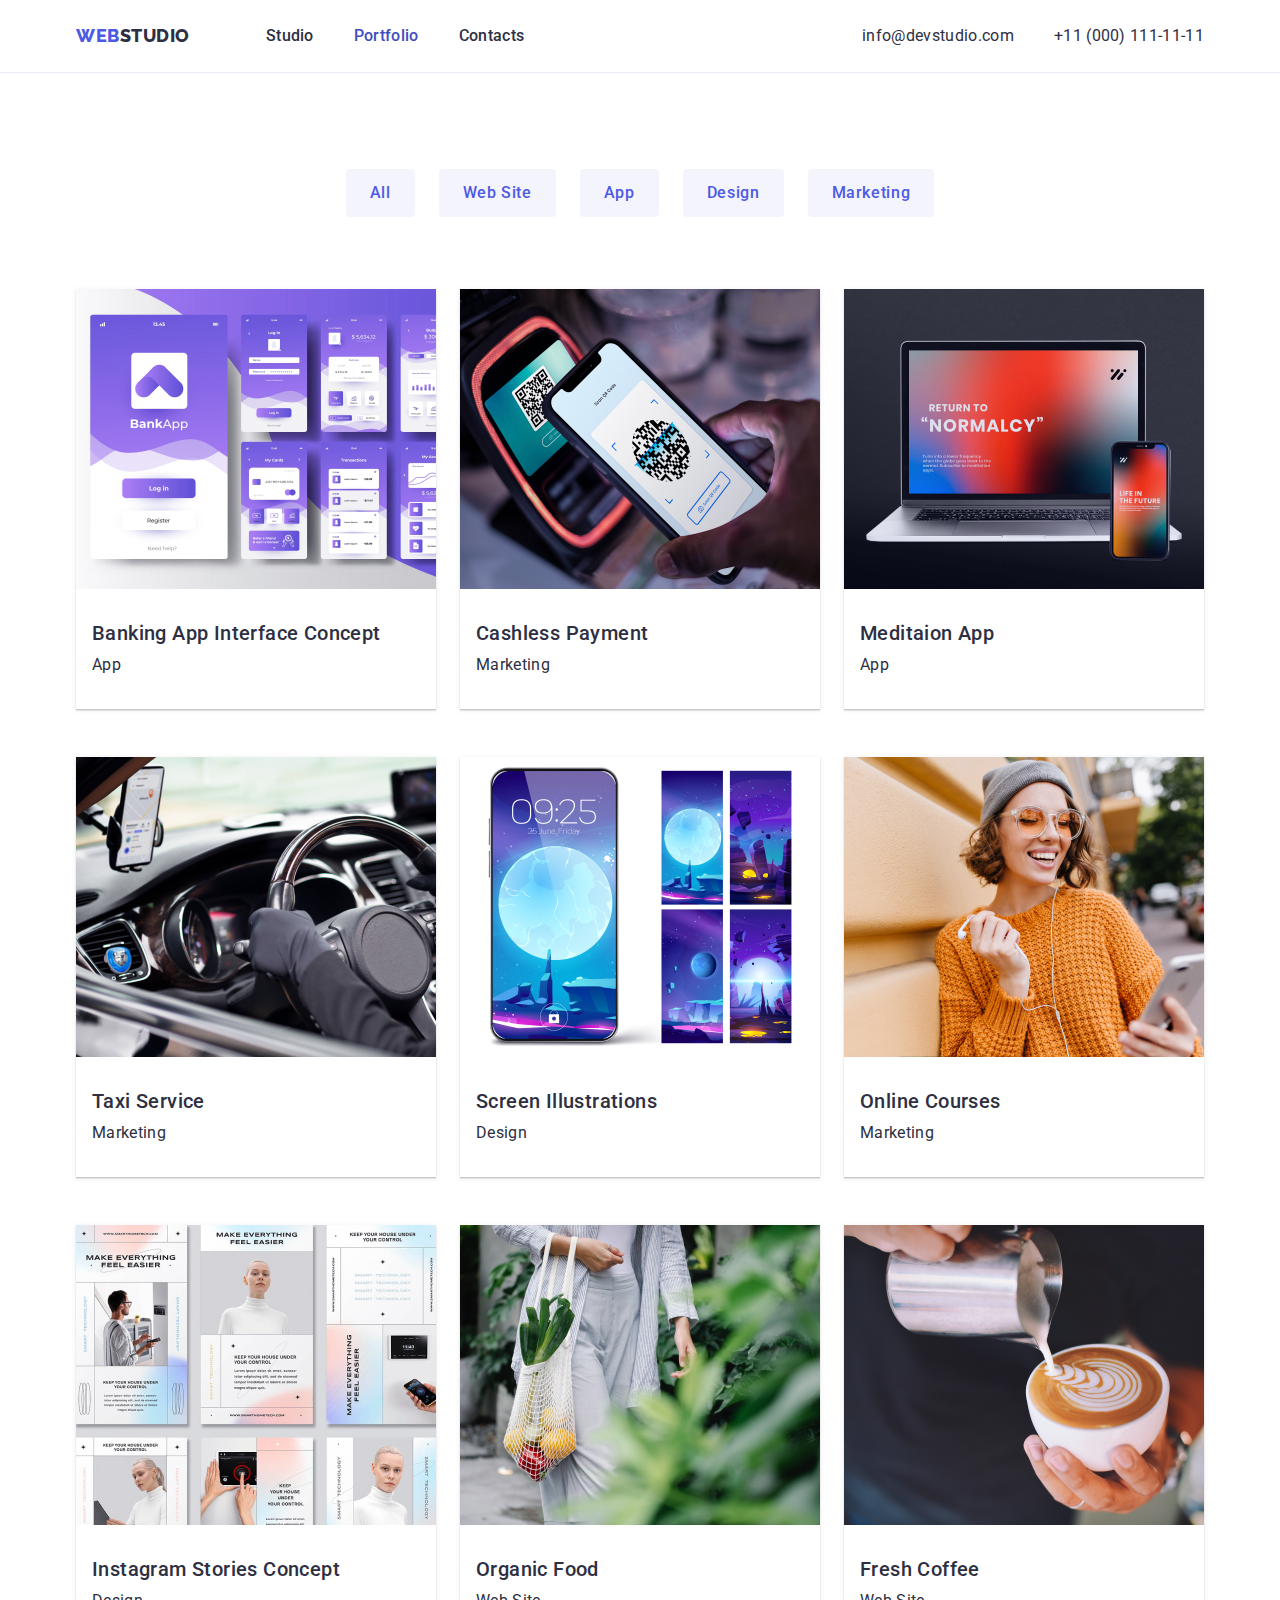
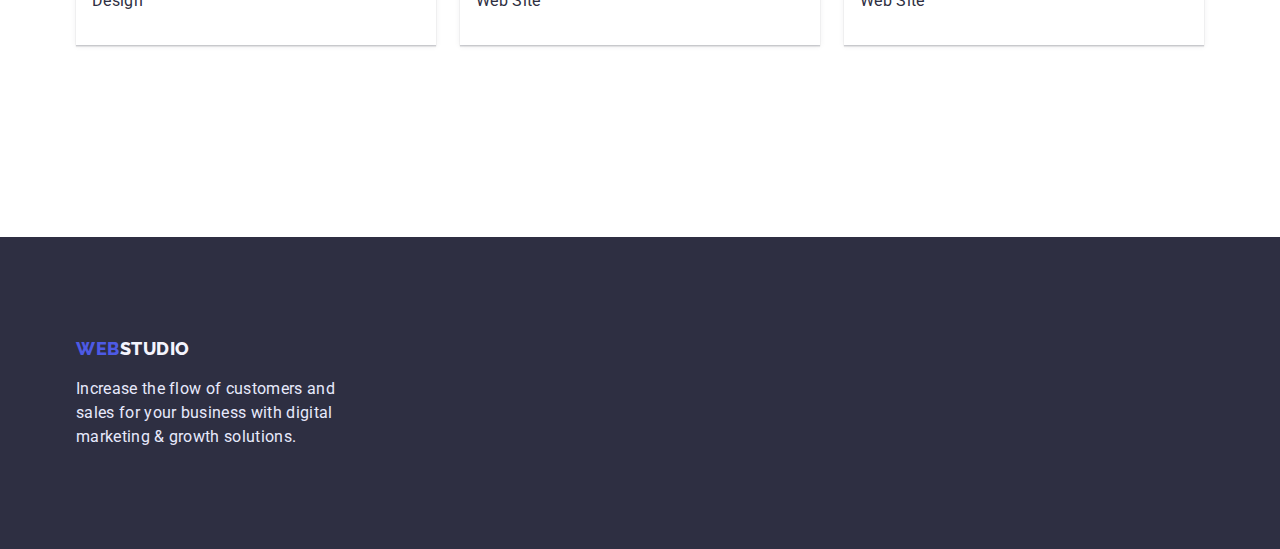
==== portfolio.html @ 9240d988 "Initial commit" ====
<!DOCTYPE html>
<html lang="en">
  <head>
    <meta charset="UTF-8" />
    <meta http-equiv="X-UA-Compatible" content="IE=edge" />
    <meta name="viewport" content="width=device-width, initial-scale=1.0" />
    <title>Document</title>
    <link
      rel="stylesheet"
      href="https://cdnjs.cloudflare.com/ajax/libs/modern-normalize/1.0.0/modern-normalize.min.css"
    />
    <link rel="stylesheet" href="./css/styles.css" />
    <link rel="preconnect" href="https://fonts.googleapis.com" />
    <link rel="preconnect" href="https://fonts.gstatic.com" crossorigin />
    <link
      href="https://fonts.googleapis.com/css2?family=Montserrat:wght@400;700&family=Raleway:wght@800&family=Roboto:wght@400;500;700&display=swap"
      rel="stylesheet"
    />
  </head>
  <body>
    <!-- Header -->
    <header class="header">
      <div class="container main-nav">
        <nav class="header-nav">
          <a href="./index.html" class="logo"
            >Web<span class="accent">Studio</span>
          </a>
          <ul class="site-nav">
            <li class="item">
              <a href="" class="link">Studio</a>
            </li>
            <li class="item">
              <a href="./portfolio.html" class="link current">Portfolio</a>
            </li>
            <li class="item">
              <a href="" class="link">Contacts</a>
            </li>
          </ul>
        </nav>

        <address>
          <ul class="auth-nav">
            <li class="item">
              <a href="mailto:info@devstudio.com" class="link-adress"
                >info@devstudio.com</a
              >
            </li>
            <li class="item">
              <a href="tel:+110001111111" class="link-adress no-margin"
                >+11 (000) 111-11-11</a
              >
            </li>
          </ul>
        </address>
      </div>
    </header>
  </body>

  <main>
    <!-- Filtrs-->
    <section class="section-secondary">
      <div class="container container-button">
        <h1 class="visually-hidden">Filtrs</h1>
        <ul class="filtrs">
          <li class="filtrs-item">
            <button type="button" class="button-header">All</button>
          </li>
          <li class="filtrs-item">
            <button type="button" class="button-header">Web Site</button>
          </li>
          <li class="filtrs-item">
            <button type="button" class="button-header">App</button>
          </li>
          <li class="filtrs-item">
            <button type="button" class="button-header">Design</button>
          </li>
          <li class="filtrs-item">
            <button type="button" class="button-header">Marketing</button>
          </li>
        </ul>
        <h2 class="visually-hidden">List</h2>
        <ul class="container-list">
          <li class="cards-list">
            <a href=""></a>

            <img
              src="./images/img11.jpg"
              alt="Banking App Interface Concept"
              width="360"
            />

            <div class="div-header-paragraf">
              <h3 class="team-title">Banking App Interface Concept</h3>
              <p class="team-text">App</p>
            </div>
          </li>

          <li class="cards-list">
            <a href=""></a>

            <img src="./images/img22.jpg" alt="Cashless Payment" width="360" />

            <div class="div-header-paragraf">
              <h3 class="team-title">Cashless Payment</h3>
              <p class="team-text">Marketing</p>
            </div>
          </li>

          <li class="cards-list">
            <a href=""></a>

            <img src="./images/img33.jpg" alt="Meditaion App" width="360" />

            <div class="div-header-paragraf">
              <h3 class="team-title">Meditaion App</h3>
              <p class="team-text">App</p>
            </div>
          </li>

          <li class="cards-list">
            <a href=""></a>

            <img src="./images/img44.jpg" alt="Taxi Service" width="360" />

            <div class="div-header-paragraf">
              <h3 class="team-title">Taxi Service</h3>
              <p class="team-text">Marketing</p>
            </div>
          </li>

          <li class="cards-list">
            <a href=""></a>

            <img
              src="./images/img55.jpg"
              alt="Screen Illustrations"
              width="360"
            />

            <div class="div-header-paragraf">
              <h3 class="team-title">Screen Illustrations</h3>
              <p class="team-text">Design</p>
            </div>
          </li>

          <li class="cards-list">
            <a href=""></a>

            <img src="./images/img66.jpg" alt="Online Courses" width="360" />

            <div class="div-header-paragraf">
              <h3 class="team-title">Online Courses</h3>
              <p class="team-text">Marketing</p>
            </div>
          </li>

          <li class="cards-list">
            <a href=""></a>

            <img
              src="./images/img77.jpg"
              alt="Instagram Stories Concept"
              width="360"
            />

            <div class="div-header-paragraf">
              <h3 class="team-title">Instagram Stories Concept</h3>
              <p class="team-text">Design</p>
            </div>
          </li>

          <li class="cards-list">
            <a href=""></a>

            <img src="./images/img88.jpg" alt="Organic Food" width="360" />

            <div class="div-header-paragraf">
              <h3 class="team-title">Organic Food</h3>
              <p class="team-text">Web Site</p>
            </div>
          </li>

          <li class="cards-list">
            <a href=""></a>

            <img src="./images/img99.jpg" alt="Fresh Coffee" width="360" />

            <div class="div-header-paragraf">
              <h3 class="team-title">Fresh Coffee</h3>
              <p class="team-text">Web Site</p>
            </div>
          </li>
        </ul>
      </div>
    </section>
  </main>

  <footer class="footer">
    <div class="container">
      <a href="./index.html" class="logo logo-footer"
        >Web<span class="accent-footer">Studio</span>
      </a>
      <p class="footer-text">
        Increase the flow of customers and sales for your business with digital
        marketing & growth solutions.
      </p>
    </div>
  </footer>
</html>
---- css/styles.css ----
:root {
  --primary-text-color: #434455;
  --title-text-color: #2e2f42;
  --accent-color: #404bbf;
  --white-color: #ffffff;
  --blue-color-button: #4d5ae5;
  --white-color-with-shadow: #f4f4fd;
  --card-shadow: 0px 1px 6px rgba(46, 47, 66, 0.08),
    0px 1px 1px rgba(46, 47, 66, 0.16), 0px 2px 1px rgba(46, 47, 66, 0.08);
}

body {
  color: var(--title-text-color);
  background-color: var(--white-color);
  font-family: 'Roboto', sans-serif;
  letter-spacing: 0.02em;
}

.header {
  border-bottom: 1px solid #e7e9fc;
  /* padding-top: 24px;
  padding-bottom: 24px; */
}

ul {
  list-style: none;
  padding: 0;
  margin: 0;
}

.container {
  max-width: 1158px;
  padding: 0 15px;
  margin: 0 auto;
}

h1,
h2,
h3,
h4,
h5,
h6,
p {
  margin: 0;
}

img {
  display: block;
  max-width: 100%;
  height: auto;
}

.section {
  padding-top: 120px;
  padding-bottom: 120px;
}

.section.no-padding {
  padding-top: 0;
  padding-bottom: 0;
}

.logo {
  font-size: 18px;
  line-height: 24px;
  display: flex;
  align-items: center;

  font-family: Raleway;
  color: var(--blue-color-button);
  text-decoration: none;
  font-weight: 800;
  letter-spacing: 0.03em;
  text-transform: uppercase;
}

.logo .accent {
  color: var(--title-text-color);
}

. element.style {
  color: var(--accent-color);
}
/* Site nav */

.site-nav {
  display: flex;
  margin-left: 76px;
}
.site-nav .item:not(:last-child) {
  margin-right: 40px;
}

.site-nav .link.current {
  color: var(--accent-color);
}
.site-nav .link {
  display: block;
  padding-top: 24px;
  padding-bottom: 24px;

  color: var(--title-text-color);
  font-weight: 500;
  font-size: 16px;
  line-height: 1.5;
  text-decoration: none;
}

.site-nav .link:hover,
.site-nav .link:focus {
  color: var(--accent-color);
}

/* auth-nav */

.auth-nav {
  display: flex;
  margin-left: auto;
}

.auth-nav .item:not(:last-child) {
  margin-right: 40px;
}

.auth-nav .link-adress {
  color: var(--title-text-color);
  font-family: 'Roboto';
  font-style: normal;
  font-weight: 400;
  font-size: 16px;
  line-height: 1.5;
  text-decoration: none;
}

.auth-nav .link-adress:hover,
.auth-nav .link-adress:focus {
  color: var(--accent-color);
}

.main-nav {
  display: flex;
  align-items: center;
}

.header-nav {
  display: flex;
  margin-right: auto;
}

/* Hero */

.hero {
  background-color: var(--title-text-color);
  text-align: center;
  padding: 188px 0;
}

.hero-title {
  margin: 0 auto;
  margin-bottom: 48px;
  text-align: center;

  color: var(--white-color);
  font-weight: 700;
  font-size: 56px;
  line-height: 1.07;
  letter-spacing: 0.02em;
  width: 496px;
}

.button:hover,
.button:focus {
  background-color: var(--accent-color);
}

.button {
  min-width: 169px;
  padding: 16px 32px;
  display: inline-block;
  border-radius: 4px;
  border: none;

  color: var(--white-color);
  background-color: var(--blue-color-button);
  font-family: inherit;
  font-weight: 500;
  font-size: 16px;
  line-height: 1.5;
  letter-spacing: 0.02em;

  cursor: pointer;
}

/* Sections header*/
.visually-hidden {
  position: absolute;
  width: 1px;
  height: 1px;
  margin: -1px;
  border: 0;
  padding: 0;

  white-space: nowrap;
  clip-path: inset(100%);
  clip: rect(0 0 0 0);
  overflow: hidden;
}

/* Characteristics*/

.list {
  display: flex;
}

.list-item {
  width: 264px;
}

.list .list-item:not(:last-child) {
  margin-right: 24px;
}

.list-title {
  margin-top: 0;
  margin-bottom: 8px;

  color: var(--title-text-color);
  font-weight: 500;
  font-size: 20px;
  line-height: 1.2;
  letter-spacing: 0.02em;
}

.list-text {
  color: var(--title-text-color);
  font-weight: 400;
  font-size: 16px;
  line-height: 1.5;
  letter-spacing: 0.02em;
}
.list .list-title {
  margin-top: 0;
  margin-bottom: 8px;
}

.list .list-text {
  margin-top: 0;
}

/* What are we doing */

.section-work {
  padding-top: 0;
}

.container-work {
  padding: 0;
  margin: 0;

  display: flex;
  flex-wrap: wrap;
  justify-content: space-between;
  gap: 24px;
}

/* Team */

.container-team {
  padding: 0;
  margin: 0;

  display: flex;
  flex-wrap: wrap;
  justify-content: space-between;
}

.container-team > .flex-el-team {
  /* flex-basis: calc(100 / 4); */
  box-shadow: var(--card-shadow);
  border-radius: 0px 0px 4px 4px;
  background-color: var(--white-color);
}

.card-content {
  padding: 32px 16px;
  text-align: center;
}

.team-text {
  margin-top: 8px;
}

.section-title {
  margin-top: 0;
  margin-bottom: 72px;

  font-weight: 700;
  font-size: 36px;
  line-height: 1.11;
  text-align: center;

  letter-spacing: 0.02em;
  text-transform: capitalize;
  color: var(--title-text-color);
}

.section-color {
  background-color: var(--white-color-with-shadow);
}
.team-title {
  color: var(--title-text-color);
  font-weight: 500;
  font-size: 20px;
  line-height: 1.2;
  letter-spacing: 0.02em;
}

.team-text {
  color: var(--title-text-color);
  font-weight: 400;
  font-size: 16px;
  line-height: 1.5;
  letter-spacing: 0.02em;
}

/* Portfolio */

/*__________BUTTONS Filtrs___________- */

.section-secondary {
  padding-top: 96px;
  padding-bottom: 120px;
}

.container-button {
  padding-bottom: 72px;
}

.filtrs {
  display: flex;
  justify-content: center;
  margin-bottom: 72px;
}

.filtrs .filtrs-item:not(:last-child) {
  margin-right: 24px;
}

.button-header {
  padding: 12px 24px;
  font-weight: 500;
  font-size: 16px;
  line-height: 1.5;
  display: flex;
  align-items: center;
  text-align: center;
  letter-spacing: 0.04em;
  color: var(--blue-color-button);
  cursor: pointer;
  font-family: inherit;
  background-color: var(--white-color-with-shadow);
  border: none;
  border-radius: 4px;
}

.filtrs .button-header:active {
  color: var(--white-color);
  background: var(--accent-color);
}

.button-header:hover,
.button-header:focus {
  color: var(--white-color);
  background-color: #404bbf;
}

/* _________________CARDS_________________ */

.container-list {
  display: flex;
  flex-wrap: wrap;
  margin-left: -24px;
  margin-top: -48px;
}

.container-list > .cards-list {
  flex-basis: calc(100 / 3-24px);
  margin-left: 24px;
  margin-top: 48px;
  box-shadow: var(--card-shadow);
}

/* .container-list-div {
  margin-bottom: 48px;
} */

.div-header-paragraf {
  padding: 32px 16px;
}

.team-text {
  margin-top: 8px;
}

/* _________FOOTER___________ */

.footer {
  background-color: var(--title-text-color);
  padding-top: 100px;
  padding-bottom: 100px;
}

.footer-text {
  color: #e7e9fc;
  font-weight: 400;
  font-size: 16px;
  line-height: 1.5;
  width: 264px;
}

.logo .accent-footer {
  color: var(--white-color-with-shadow);
}

.logo-footer {
  margin-bottom: 16px;
}
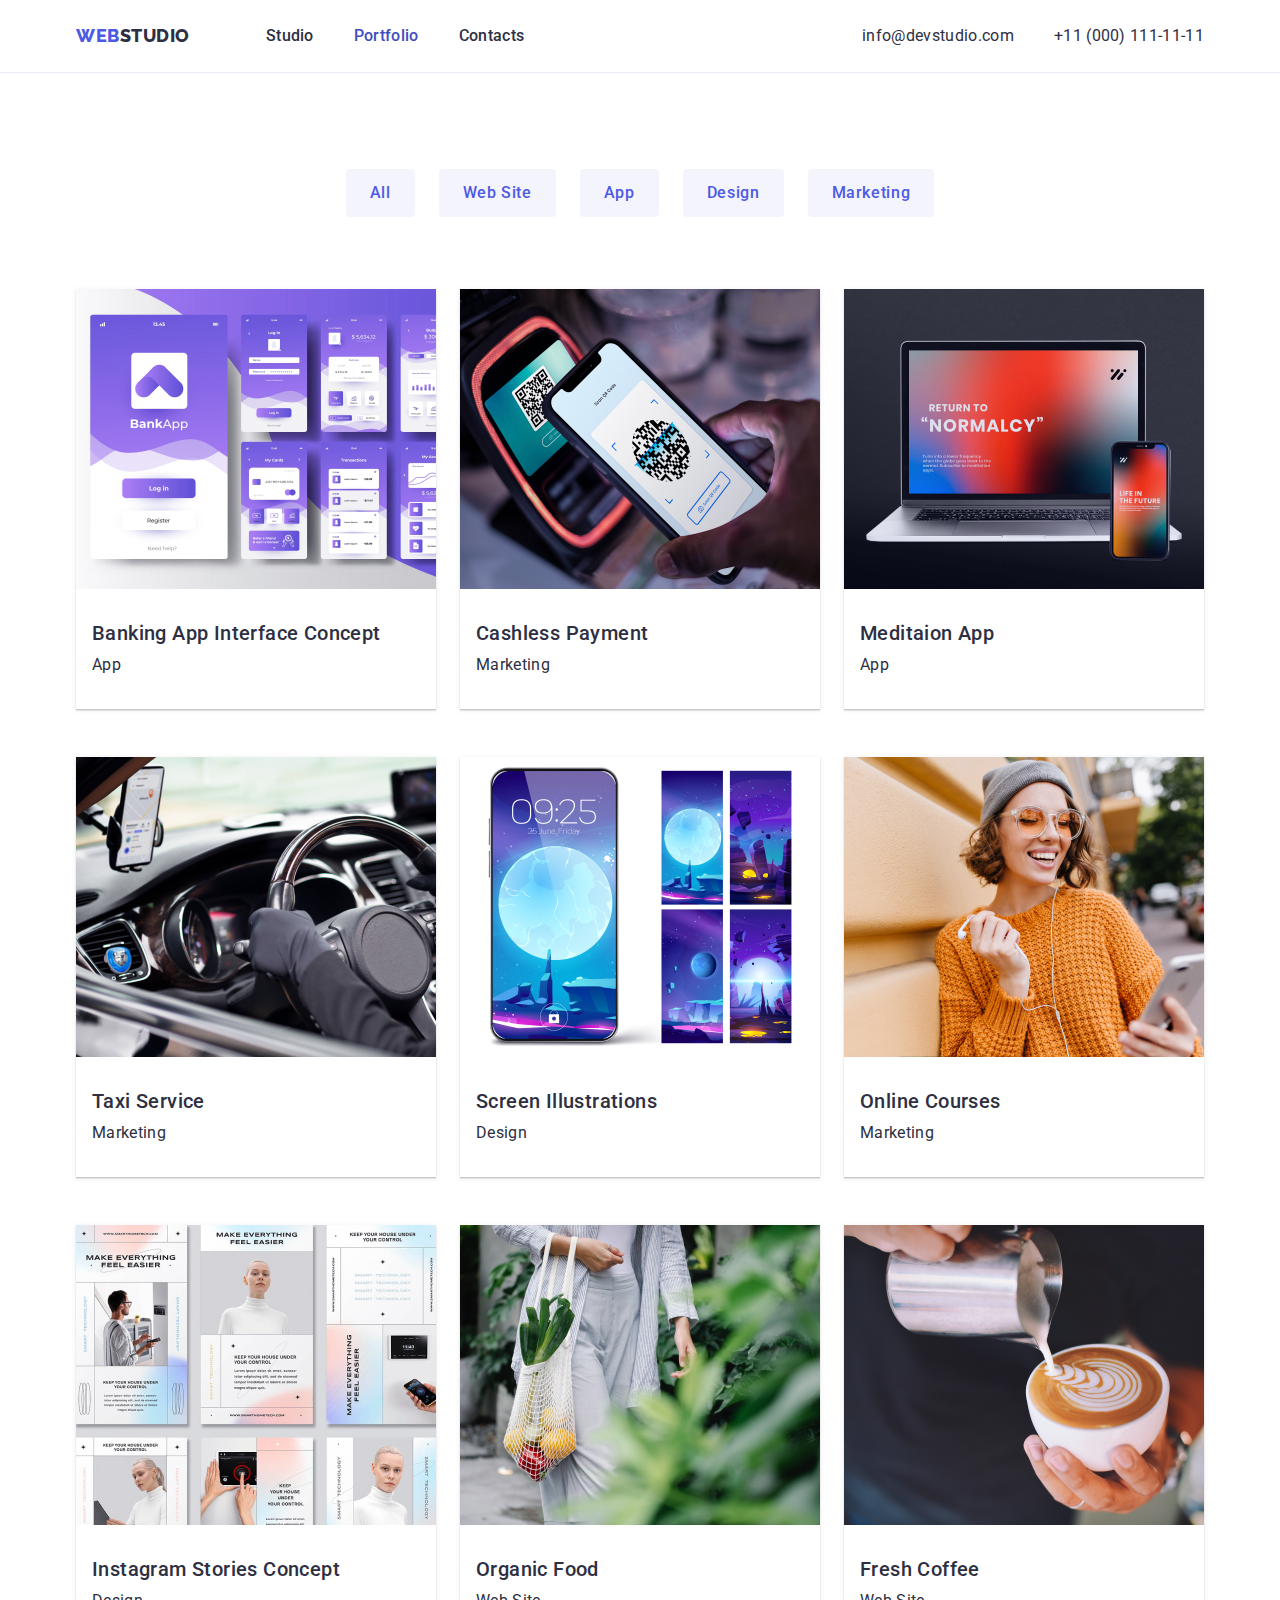
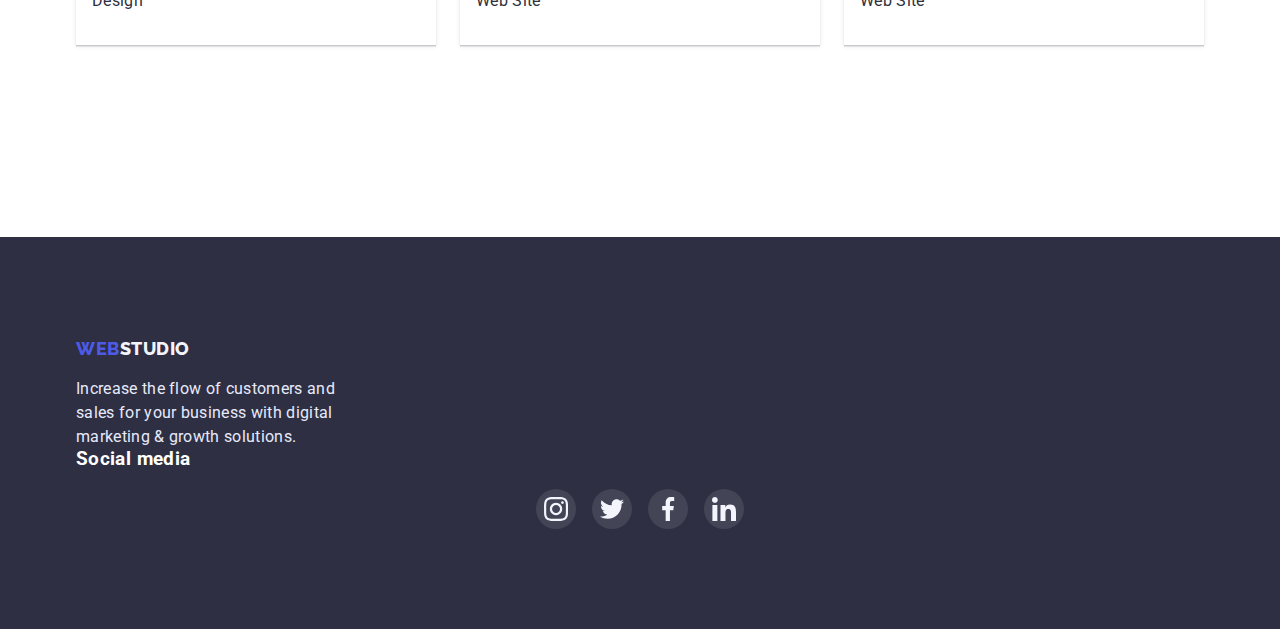
==== commit ddb911ae: "homework" ====
--- a/portfolio.html
+++ b/portfolio.html
@@ -204,6 +204,38 @@
         Increase the flow of customers and sales for your business with digital
         marketing & growth solutions.
       </p>
+
+      <h3 class="footer-header">Social media</h3>
+      <ul class="footer-soc-list">
+        <li class="footer-soc-item">
+          <a class="footer-soc-link link" href="">
+            <svg class="svg-footer" width="24" height="24">
+              <use href="./images/symbol-defs.svg#icon-instagram-2"></use>
+            </svg>
+          </a>
+        </li>
+        <li class="footer-soc-item">
+          <a class="footer-soc-link link" href="">
+            <svg class="svg-footer" width="24" height="24">
+              <use href="./images/symbol-defs.svg#icon-twitter-1"></use>
+            </svg>
+          </a>
+        </li>
+        <li class="footer-soc-item">
+          <a class="footer-soc-link link" href="">
+            <svg class="svg-footer" width="24" height="24">
+              <use href="./images/symbol-defs.svg#icon-facebook-1"></use>
+            </svg>
+          </a>
+        </li>
+        <li class="footer-soc-item">
+          <a class="footer-soc-link link" href="">
+            <svg class="svg-footer" width="24" height="24">
+              <use href="./images/symbol-defs.svg#icon-linkedin-1"></use>
+            </svg>
+          </a>
+        </li>
+      </ul>
     </div>
   </footer>
 </html>
--- a/css/styles.css
+++ b/css/styles.css
@@ -153,6 +153,16 @@
   background-color: var(--title-text-color);
   text-align: center;
   padding: 188px 0;
+  background-size: cover;
+  /* min-width: 1440px;
+  min-height: 600px; */
+  margin-left: auto;
+  margin-right: auto;
+  background-image: linear-gradient(
+      rgba(46, 47, 66, 0.7),
+      rgba(46, 47, 66, 0.7)
+    ),
+    url(../images/people-office111.jpg);
 }
 
 .hero-title {
@@ -220,6 +230,14 @@
   margin-right: 24px;
 }
 
+.svg-char {
+  padding: 24px 100px;
+  width: 264px;
+  height: 112px;
+  background: #f4f4fd;
+  border-radius: 4px;
+}
+
 .list-title {
   margin-top: 0;
   margin-bottom: 8px;
@@ -290,6 +308,38 @@
   margin-top: 8px;
 }
 
+.team-soc-list {
+  display: flex;
+  justify-content: center;
+  margin-top: 8px;
+  margin-bottom: 32px;
+  gap: 24px;
+}
+
+.team-soc-item {
+  width: 40px;
+  height: 40px;
+}
+.team-soc-link {
+  width: 100%;
+  height: 100%;
+  border-radius: 50%;
+  background-color: var(--blue-color-button);
+  display: flex;
+  justify-content: center;
+  align-items: center;
+}
+
+.svg-team {
+  fill: var(--white-color-with-shadow);
+}
+
+.team-soc-link:hover,
+.team-soc-link:focus {
+  background-color: var(--accent-color);
+  cursor: pointer;
+}
+
 .section-title {
   margin-top: 0;
   margin-bottom: 72px;
@@ -321,6 +371,38 @@
   font-size: 16px;
   line-height: 1.5;
   letter-spacing: 0.02em;
+}
+
+/* ////////////customers/////////////// */
+
+.customers {
+  display: flex;
+  padding: 0;
+  margin: 0;
+
+  align-items: center;
+  gap: 24px;
+  width: 100%;
+  height: 100%;
+  justify-content: center;
+}
+
+.customers-item {
+  display: flex;
+  border: 1px solid #8e8f99;
+  /* justify-content: center; */
+
+  width: 168px;
+  height: 88px;
+  padding: 16px 32px;
+}
+
+.customers-svg {
+  fill: var(--color1, #8e8f99);
+}
+.customers-svg:hover,
+.customers-svg:focus {
+  fill: var(--accent-color);
 }
 
 /* Portfolio */
@@ -423,5 +505,51 @@
 }
 
 .logo-footer {
+  padding: 0;
   margin-bottom: 16px;
 }
+
+.footer-header {
+  min-width: 96px;
+  margin-bottom: 16px;
+  height: 24px;
+  padding: auto;
+  font-family: 'Roboto';
+  font-style: normal;
+  letter-spacing: 0.02em;
+  color: var(--white-color);
+}
+
+.footer-soc-list {
+  display: flex;
+  justify-content: center;
+  /* margin-top: 8px;
+  margin-bottom: 32px; */
+  gap: 24px;
+  align-items: flex-start;
+  padding: 0px;
+  gap: 16px;
+}
+
+.footer-soc-link {
+  padding: 8px 8px;
+  width: 100%;
+  height: 100%;
+  border-radius: 50%;
+  background-color: rgba(255, 255, 255, 0.1);
+  display: flex;
+  justify-content: center;
+  align-items: center;
+  background-size: contain;
+}
+
+.svg-footer {
+  fill: var(--color2, #f4f4fd);
+}
+
+.footer-soc-link:hover,
+.footer-soc-link:focus {
+  fill: var(--white-color-with-shadow);
+  background-color: #31d0aa;
+  cursor: pointer;
+}
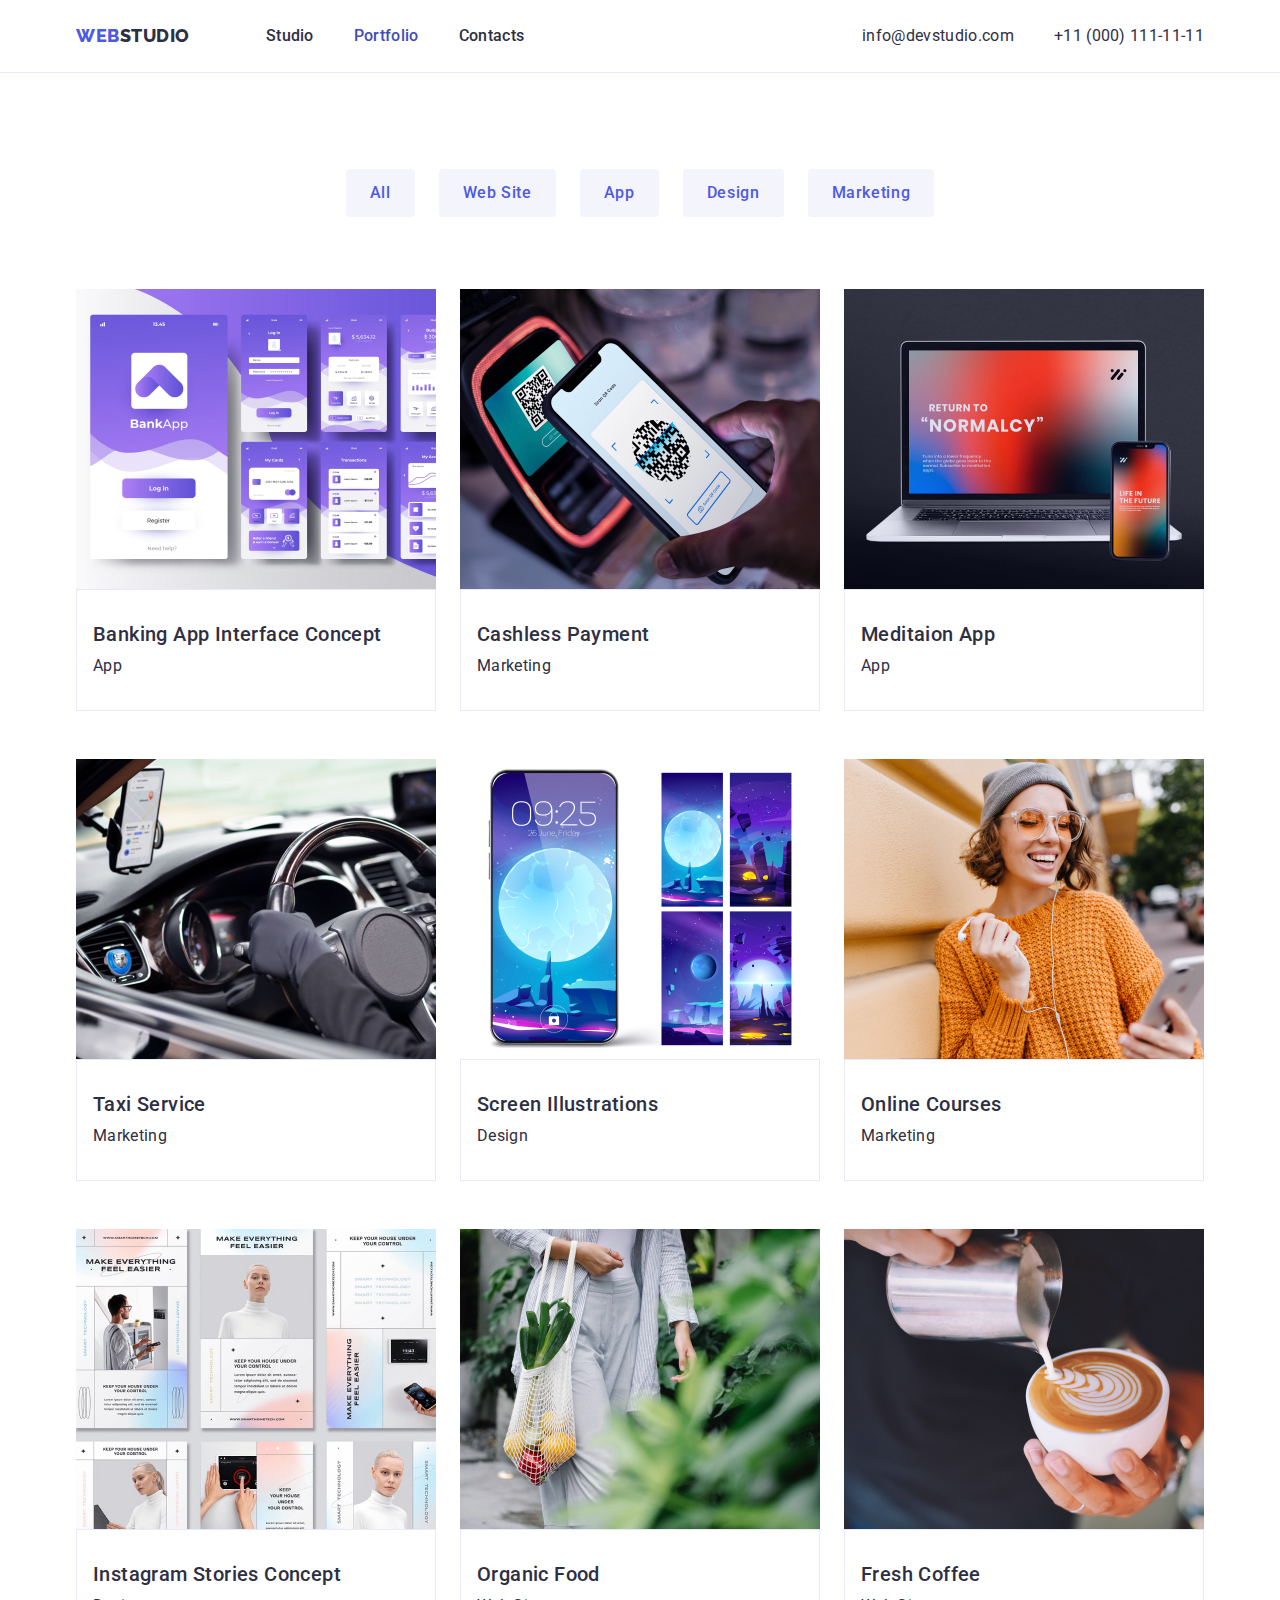
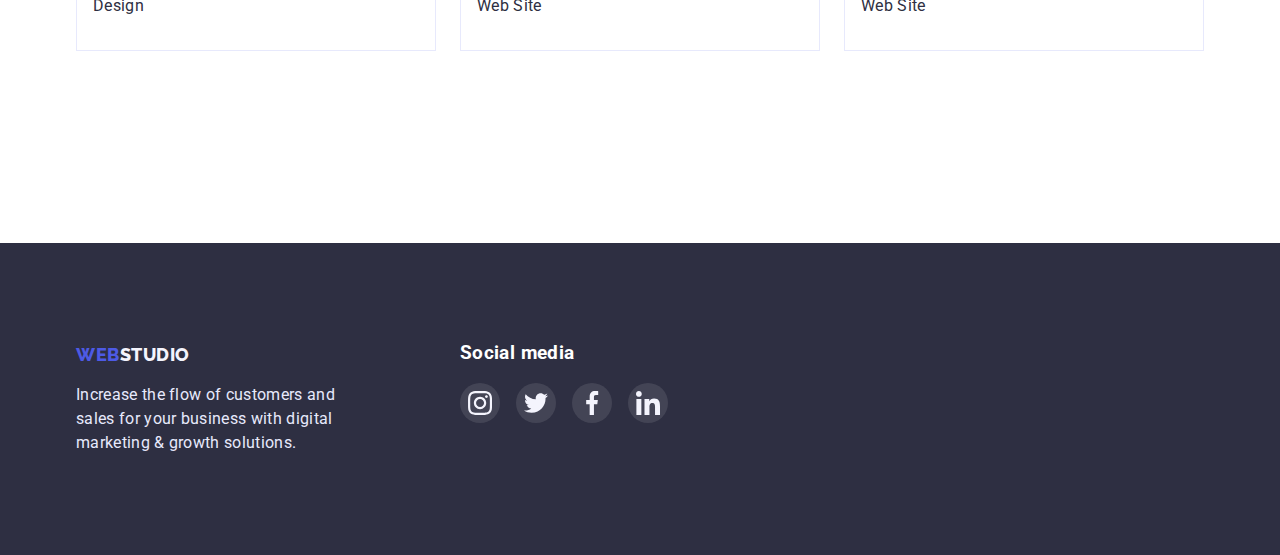
==== commit 9f79e234: "add shadow and corrected some mistackes" ====
--- a/portfolio.html
+++ b/portfolio.html
@@ -196,46 +196,49 @@
   </main>
 
   <footer class="footer">
-    <div class="container">
-      <a href="./index.html" class="logo logo-footer"
-        >Web<span class="accent-footer">Studio</span>
-      </a>
-      <p class="footer-text">
-        Increase the flow of customers and sales for your business with digital
-        marketing & growth solutions.
-      </p>
-
-      <h3 class="footer-header">Social media</h3>
-      <ul class="footer-soc-list">
-        <li class="footer-soc-item">
-          <a class="footer-soc-link link" href="">
-            <svg class="svg-footer" width="24" height="24">
-              <use href="./images/symbol-defs.svg#icon-instagram-2"></use>
-            </svg>
-          </a>
-        </li>
-        <li class="footer-soc-item">
-          <a class="footer-soc-link link" href="">
-            <svg class="svg-footer" width="24" height="24">
-              <use href="./images/symbol-defs.svg#icon-twitter-1"></use>
-            </svg>
-          </a>
-        </li>
-        <li class="footer-soc-item">
-          <a class="footer-soc-link link" href="">
-            <svg class="svg-footer" width="24" height="24">
-              <use href="./images/symbol-defs.svg#icon-facebook-1"></use>
-            </svg>
-          </a>
-        </li>
-        <li class="footer-soc-item">
-          <a class="footer-soc-link link" href="">
-            <svg class="svg-footer" width="24" height="24">
-              <use href="./images/symbol-defs.svg#icon-linkedin-1"></use>
-            </svg>
-          </a>
-        </li>
-      </ul>
+    <div class="container footer-wrap">
+      <div class="footer-first">
+        <a href="./index.html" class="logo logo-footer"
+          >Web<span class="accent-footer">Studio</span>
+        </a>
+        <p class="footer-text">
+          Increase the flow of customers and sales for your business with
+          digital marketing & growth solutions.
+        </p>
+      </div>
+      <div class="footer-icons">
+        <h3 class="footer-header">Social media</h3>
+        <ul class="footer-soc-list">
+          <li class="footer-soc-item">
+            <a class="footer-soc-link link" href="">
+              <svg class="svg-footer" width="24" height="24">
+                <use href="./images/symbol-defs.svg#icon-instagram-2"></use>
+              </svg>
+            </a>
+          </li>
+          <li class="footer-soc-item">
+            <a class="footer-soc-link link" href="">
+              <svg class="svg-footer" width="24" height="24">
+                <use href="./images/symbol-defs.svg#icon-twitter-1"></use>
+              </svg>
+            </a>
+          </li>
+          <li class="footer-soc-item">
+            <a class="footer-soc-link link" href="">
+              <svg class="svg-footer" width="24" height="24">
+                <use href="./images/symbol-defs.svg#icon-facebook-1"></use>
+              </svg>
+            </a>
+          </li>
+          <li class="footer-soc-item">
+            <a class="footer-soc-link link" href="">
+              <svg class="svg-footer" width="24" height="24">
+                <use href="./images/symbol-defs.svg#icon-linkedin-1"></use>
+              </svg>
+            </a>
+          </li>
+        </ul>
+      </div>
     </div>
   </footer>
 </html>
--- a/css/styles.css
+++ b/css/styles.css
@@ -154,8 +154,9 @@
   text-align: center;
   padding: 188px 0;
   background-size: cover;
-  /* min-width: 1440px;
-  min-height: 600px; */
+  background-repeat: no-repeat;
+  max-width: 1440px;
+  height: 600px;
   margin-left: auto;
   margin-right: auto;
   background-image: linear-gradient(
@@ -230,12 +231,21 @@
   margin-right: 24px;
 }
 
-.svg-char {
-  padding: 24px 100px;
+.charscteristics-icon {
+  margin-bottom: 8px;
+
+  display: flex;
+  align-items: center;
+  justify-content: center;
   width: 264px;
   height: 112px;
-  background: #f4f4fd;
+  background-color: #f4f4fd;
   border-radius: 4px;
+}
+
+.svg-char {
+  width: 64px;
+  height: 64px;
 }
 
 .list-title {
@@ -304,10 +314,6 @@
   text-align: center;
 }
 
-.team-text {
-  margin-top: 8px;
-}
-
 .team-soc-list {
   display: flex;
   justify-content: center;
@@ -387,23 +393,36 @@
   justify-content: center;
 }
 
-.customers-item {
-  display: flex;
-  border: 1px solid #8e8f99;
-  /* justify-content: center; */
-
+.customers-link {
+  display: flex;
+  border: 1px solid currentColor;
+  align-items: center;
+  justify-content: center;
   width: 168px;
   height: 88px;
-  padding: 16px 32px;
+  color: #8e8f99;
+}
+
+.customers-link:is(:hover, :focus) {
+  border-color: var(--accent-color);
+  color: var(--accent-color);
+}
+
+.customers-item {
 }
 
 .customers-svg {
-  fill: var(--color1, #8e8f99);
-}
-.customers-svg:hover,
-.customers-svg:focus {
+  fill: currentColor;
+  width: 104px;
+  height: 56px;
+}
+/* .customers-link:is(:hover, :focus) {
+  border-color: var(--accent-color);
+}
+
+.customers-link:is(:hover, :focus) .customers-svg {
   fill: var(--accent-color);
-}
+} */
 
 /* Portfolio */
 
@@ -466,18 +485,22 @@
 }
 
 .container-list > .cards-list {
-  flex-basis: calc(100 / 3-24px);
+  flex-basis: calc(100 / 3-48px);
   margin-left: 24px;
   margin-top: 48px;
+}
+
+.cards-list {
+  cursor: pointer;
+}
+
+.cards-list:is(:hover, :focus) {
   box-shadow: var(--card-shadow);
 }
-
-/* .container-list-div {
-  margin-bottom: 48px;
-} */
 
 .div-header-paragraf {
   padding: 32px 16px;
+  border: 1px solid #e7e9fc;
 }
 
 .team-text {
@@ -490,6 +513,14 @@
   background-color: var(--title-text-color);
   padding-top: 100px;
   padding-bottom: 100px;
+}
+
+.footer-wrap {
+  display: flex;
+}
+
+.footer-first {
+  margin-right: 120px;
 }
 
 .footer-text {
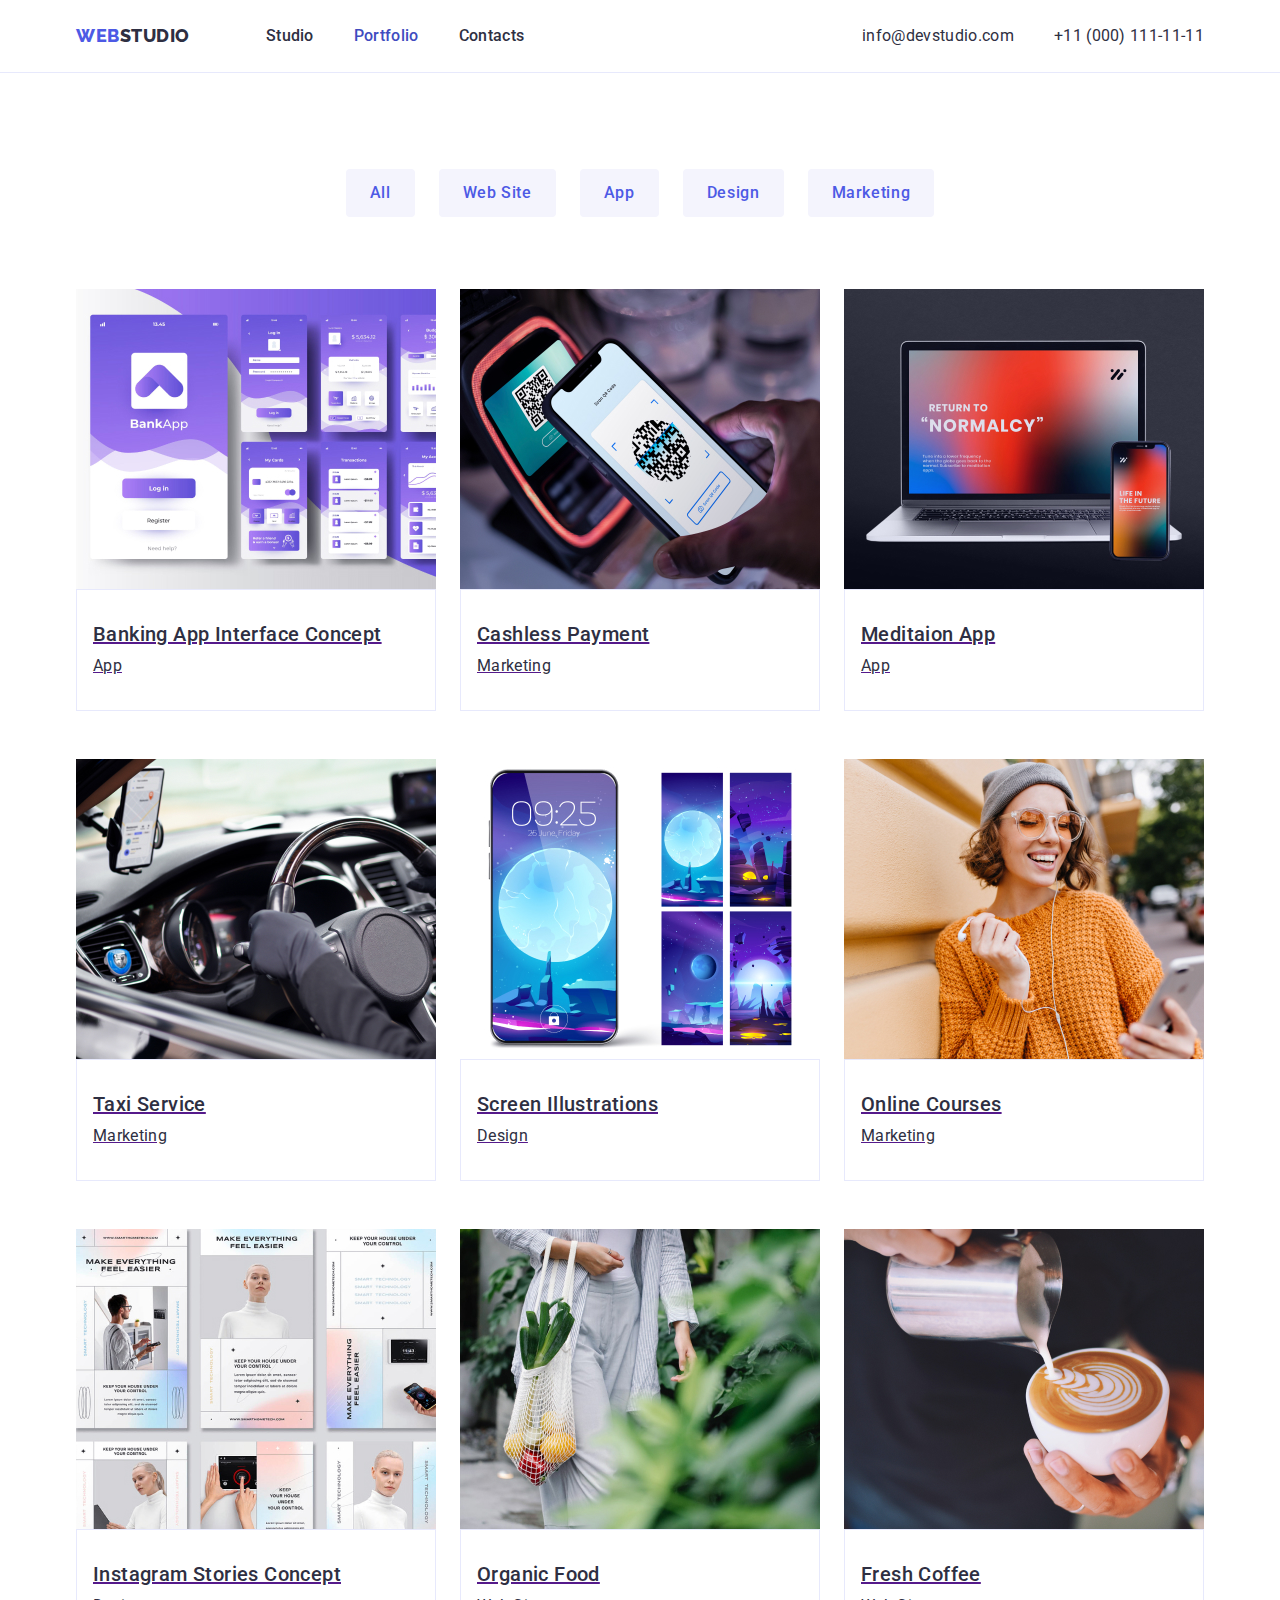
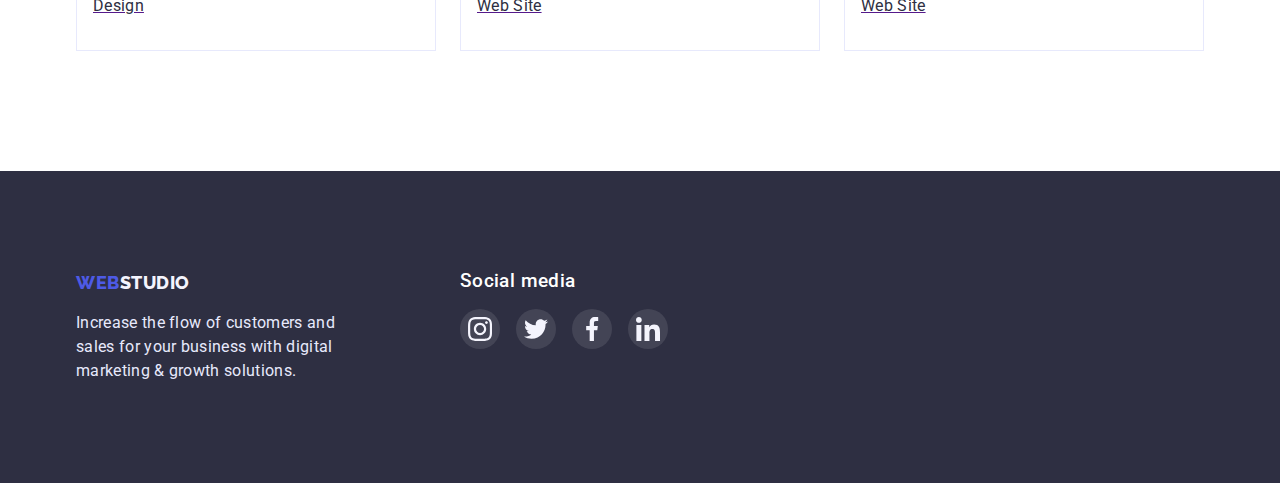
==== commit 7649d100: "hw5" ====
--- a/portfolio.html
+++ b/portfolio.html
@@ -81,114 +81,193 @@
         <h2 class="visually-hidden">List</h2>
         <ul class="container-list">
           <li class="cards-list">
-            <a href=""></a>
-
-            <img
-              src="./images/img11.jpg"
-              alt="Banking App Interface Concept"
-              width="360"
-            />
-
-            <div class="div-header-paragraf">
-              <h3 class="team-title">Banking App Interface Concept</h3>
-              <p class="team-text">App</p>
-            </div>
-          </li>
-
-          <li class="cards-list">
-            <a href=""></a>
-
-            <img src="./images/img22.jpg" alt="Cashless Payment" width="360" />
-
-            <div class="div-header-paragraf">
-              <h3 class="team-title">Cashless Payment</h3>
-              <p class="team-text">Marketing</p>
-            </div>
-          </li>
-
-          <li class="cards-list">
-            <a href=""></a>
-
-            <img src="./images/img33.jpg" alt="Meditaion App" width="360" />
-
-            <div class="div-header-paragraf">
-              <h3 class="team-title">Meditaion App</h3>
-              <p class="team-text">App</p>
-            </div>
-          </li>
-
-          <li class="cards-list">
-            <a href=""></a>
-
-            <img src="./images/img44.jpg" alt="Taxi Service" width="360" />
-
-            <div class="div-header-paragraf">
-              <h3 class="team-title">Taxi Service</h3>
-              <p class="team-text">Marketing</p>
-            </div>
-          </li>
-
-          <li class="cards-list">
-            <a href=""></a>
-
-            <img
-              src="./images/img55.jpg"
-              alt="Screen Illustrations"
-              width="360"
-            />
-
-            <div class="div-header-paragraf">
-              <h3 class="team-title">Screen Illustrations</h3>
-              <p class="team-text">Design</p>
-            </div>
-          </li>
-
-          <li class="cards-list">
-            <a href=""></a>
-
-            <img src="./images/img66.jpg" alt="Online Courses" width="360" />
-
-            <div class="div-header-paragraf">
-              <h3 class="team-title">Online Courses</h3>
-              <p class="team-text">Marketing</p>
-            </div>
-          </li>
-
-          <li class="cards-list">
-            <a href=""></a>
-
-            <img
-              src="./images/img77.jpg"
-              alt="Instagram Stories Concept"
-              width="360"
-            />
-
-            <div class="div-header-paragraf">
-              <h3 class="team-title">Instagram Stories Concept</h3>
-              <p class="team-text">Design</p>
-            </div>
-          </li>
-
-          <li class="cards-list">
-            <a href=""></a>
-
-            <img src="./images/img88.jpg" alt="Organic Food" width="360" />
-
-            <div class="div-header-paragraf">
-              <h3 class="team-title">Organic Food</h3>
-              <p class="team-text">Web Site</p>
-            </div>
-          </li>
-
-          <li class="cards-list">
-            <a href=""></a>
-
-            <img src="./images/img99.jpg" alt="Fresh Coffee" width="360" />
-
-            <div class="div-header-paragraf">
-              <h3 class="team-title">Fresh Coffee</h3>
-              <p class="team-text">Web Site</p>
-            </div>
+            <a class="cards-link" href="">
+              <div class="overlay">
+                <img
+                  src="./images/img11.jpg"
+                  alt="Banking App Interface Concept"
+                  width="360"
+                />
+                <p class="overlay-cards">
+                  14 Stylish and User-Friendly App Design Concepts · Task
+                  Manager App · Calorie Tracker App · Exotic Fruit Ecommerce App
+                  · Cloud Storage App
+                </p>
+              </div>
+
+              <div class="div-header-paragraf">
+                <h3 class="team-title">Banking App Interface Concept</h3>
+                <p class="team-text">App</p>
+              </div>
+            </a>
+          </li>
+
+          <li class="cards-list">
+            <a class="cards-link" href="">
+              <div class="overlay">
+                <img
+                  src="./images/img22.jpg"
+                  alt="Cashless Payment"
+                  width="360"
+                />
+
+                <p class="overlay-cards">
+                  14 Stylish and User-Friendly App Design Concepts · Task
+                  Manager App · Calorie Tracker App · Exotic Fruit Ecommerce App
+                  · Cloud Storage App
+                </p>
+              </div>
+
+              <div class="div-header-paragraf">
+                <h3 class="team-title">Cashless Payment</h3>
+                <p class="team-text">Marketing</p>
+              </div>
+            </a>
+          </li>
+
+          <li class="cards-list">
+            <a class="cards-link" href="">
+              <div class="overlay">
+                <img src="./images/img33.jpg" alt="Meditaion App" width="360" />
+
+                <p class="overlay-cards">
+                  14 Stylish and User-Friendly App Design Concepts · Task
+                  Manager App · Calorie Tracker App · Exotic Fruit Ecommerce App
+                  · Cloud Storage App
+                </p>
+              </div>
+
+              <div class="div-header-paragraf">
+                <h3 class="team-title">Meditaion App</h3>
+                <p class="team-text">App</p>
+              </div>
+            </a>
+          </li>
+
+          <li class="cards-list">
+            <a class="cards-link" href="">
+              <div class="overlay">
+                <img src="./images/img44.jpg" alt="Taxi Service" width="360" />
+
+                <p class="overlay-cards">
+                  14 Stylish and User-Friendly App Design Concepts · Task
+                  Manager App · Calorie Tracker App · Exotic Fruit Ecommerce App
+                  · Cloud Storage App
+                </p>
+              </div>
+
+              <div class="div-header-paragraf">
+                <h3 class="team-title">Taxi Service</h3>
+                <p class="team-text">Marketing</p>
+              </div>
+            </a>
+          </li>
+
+          <li class="cards-list">
+            <a class="cards-link" href="">
+              <div class="overlay">
+                <img
+                  src="./images/img55.jpg"
+                  alt="Screen Illustrations"
+                  width="360"
+                />
+
+                <p class="overlay-cards">
+                  14 Stylish and User-Friendly App Design Concepts · Task
+                  Manager App · Calorie Tracker App · Exotic Fruit Ecommerce App
+                  · Cloud Storage App
+                </p>
+              </div>
+
+              <div class="div-header-paragraf">
+                <h3 class="team-title">Screen Illustrations</h3>
+                <p class="team-text">Design</p>
+              </div>
+            </a>
+          </li>
+
+          <li class="cards-list">
+            <a class="cards-link" href="">
+              <div class="overlay">
+                <img
+                  src="./images/img66.jpg"
+                  alt="Online Courses"
+                  width="360"
+                />
+
+                <p class="overlay-cards">
+                  14 Stylish and User-Friendly App Design Concepts · Task
+                  Manager App · Calorie Tracker App · Exotic Fruit Ecommerce App
+                  · Cloud Storage App
+                </p>
+              </div>
+
+              <div class="div-header-paragraf">
+                <h3 class="team-title">Online Courses</h3>
+                <p class="team-text">Marketing</p>
+              </div>
+            </a>
+          </li>
+
+          <li class="cards-list">
+            <a class="cards-link" href="">
+              <div class="overlay">
+                <img
+                  src="./images/img77.jpg"
+                  alt="Instagram Stories Concept"
+                  width="360"
+                />
+
+                <p class="overlay-cards">
+                  14 Stylish and User-Friendly App Design Concepts · Task
+                  Manager App · Calorie Tracker App · Exotic Fruit Ecommerce App
+                  · Cloud Storage App
+                </p>
+              </div>
+
+              <div class="div-header-paragraf">
+                <h3 class="team-title">Instagram Stories Concept</h3>
+                <p class="team-text">Design</p>
+              </div>
+            </a>
+          </li>
+
+          <li class="cards-list">
+            <a class="cards-link" href="">
+              <div class="overlay">
+                <img src="./images/img88.jpg" alt="Organic Food" width="360" />
+
+                <p class="overlay-cards">
+                  14 Stylish and User-Friendly App Design Concepts · Task
+                  Manager App · Calorie Tracker App · Exotic Fruit Ecommerce App
+                  · Cloud Storage App
+                </p>
+              </div>
+
+              <div class="div-header-paragraf">
+                <h3 class="team-title">Organic Food</h3>
+                <p class="team-text">Web Site</p>
+              </div>
+            </a>
+          </li>
+
+          <li class="cards-list">
+            <a class="cards-link" href="">
+              <div class="overlay">
+                <img src="./images/img99.jpg" alt="Fresh Coffee" width="360" />
+
+                <p class="overlay-cards">
+                  14 Stylish and User-Friendly App Design Concepts · Task
+                  Manager App · Calorie Tracker App · Exotic Fruit Ecommerce App
+                  · Cloud Storage App
+                </p>
+              </div>
+
+              <div class="div-header-paragraf">
+                <h3 class="team-title">Fresh Coffee</h3>
+                <p class="team-text">Web Site</p>
+              </div>
+            </a>
           </li>
         </ul>
       </div>
--- a/css/styles.css
+++ b/css/styles.css
@@ -202,6 +202,27 @@
   cursor: pointer;
 }
 
+.backdrop {
+  position: fixed;
+  top: 0;
+  left: 0;
+  width: 100%;
+  height: 100%;
+  background-color: rgba(46, 47, 66, 0.4);
+}
+
+.modal {
+  position: absolute;
+  top: 50%;
+  left: 50%;
+  transform: translate(-50%, -50%);
+
+  width: 408px;
+  height: 576px;
+
+  background-color: #fcfcfc;
+}
+
 /* Sections header*/
 .visually-hidden {
   position: absolute;
@@ -318,7 +339,7 @@
   display: flex;
   justify-content: center;
   margin-top: 8px;
-  margin-bottom: 32px;
+
   gap: 24px;
 }
 
@@ -401,10 +422,10 @@
   width: 168px;
   height: 88px;
   color: #8e8f99;
+  border-radius: 4px;
 }
 
 .customers-link:is(:hover, :focus) {
-  border-color: var(--accent-color);
   color: var(--accent-color);
 }
 
@@ -431,10 +452,6 @@
 .section-secondary {
   padding-top: 96px;
   padding-bottom: 120px;
-}
-
-.container-button {
-  padding-bottom: 72px;
 }
 
 .filtrs {
@@ -473,6 +490,7 @@
 .button-header:focus {
   color: var(--white-color);
   background-color: #404bbf;
+  box-shadow: var(--card-shadow);
 }
 
 /* _________________CARDS_________________ */
@@ -494,7 +512,38 @@
   cursor: pointer;
 }
 
-.cards-list:is(:hover, :focus) {
+.overlay {
+  position: relative;
+  overflow: hidden;
+}
+
+.overlay-cards {
+  position: absolute;
+  display: flex;
+  padding-top: 40px;
+  padding-left: 32px;
+
+  top: 0;
+  left: 0;
+  width: 100%;
+  height: 100%;
+  color: var(--white-color-with-shadow);
+  background-color: var(--blue-color-button);
+
+  transform: translateY(100%);
+  transition: transform 250ms cubic-bezier(0.4, 0, 0.2, 1);
+}
+
+.cards-link:hover .overlay-cards {
+  transform: translateY(0);
+}
+
+.cards-link {
+  /* position: relative; */
+  display: block;
+}
+
+.cards-link:is(:hover, :focus) {
   box-shadow: var(--card-shadow);
 }
 
@@ -541,12 +590,9 @@
 }
 
 .footer-header {
-  min-width: 96px;
   margin-bottom: 16px;
-  height: 24px;
-  padding: auto;
   font-family: 'Roboto';
-  font-style: normal;
+  font-weight: 500;
   letter-spacing: 0.02em;
   color: var(--white-color);
 }
@@ -575,6 +621,7 @@
 }
 
 .svg-footer {
+  width: 24px;
   fill: var(--color2, #f4f4fd);
 }
 
